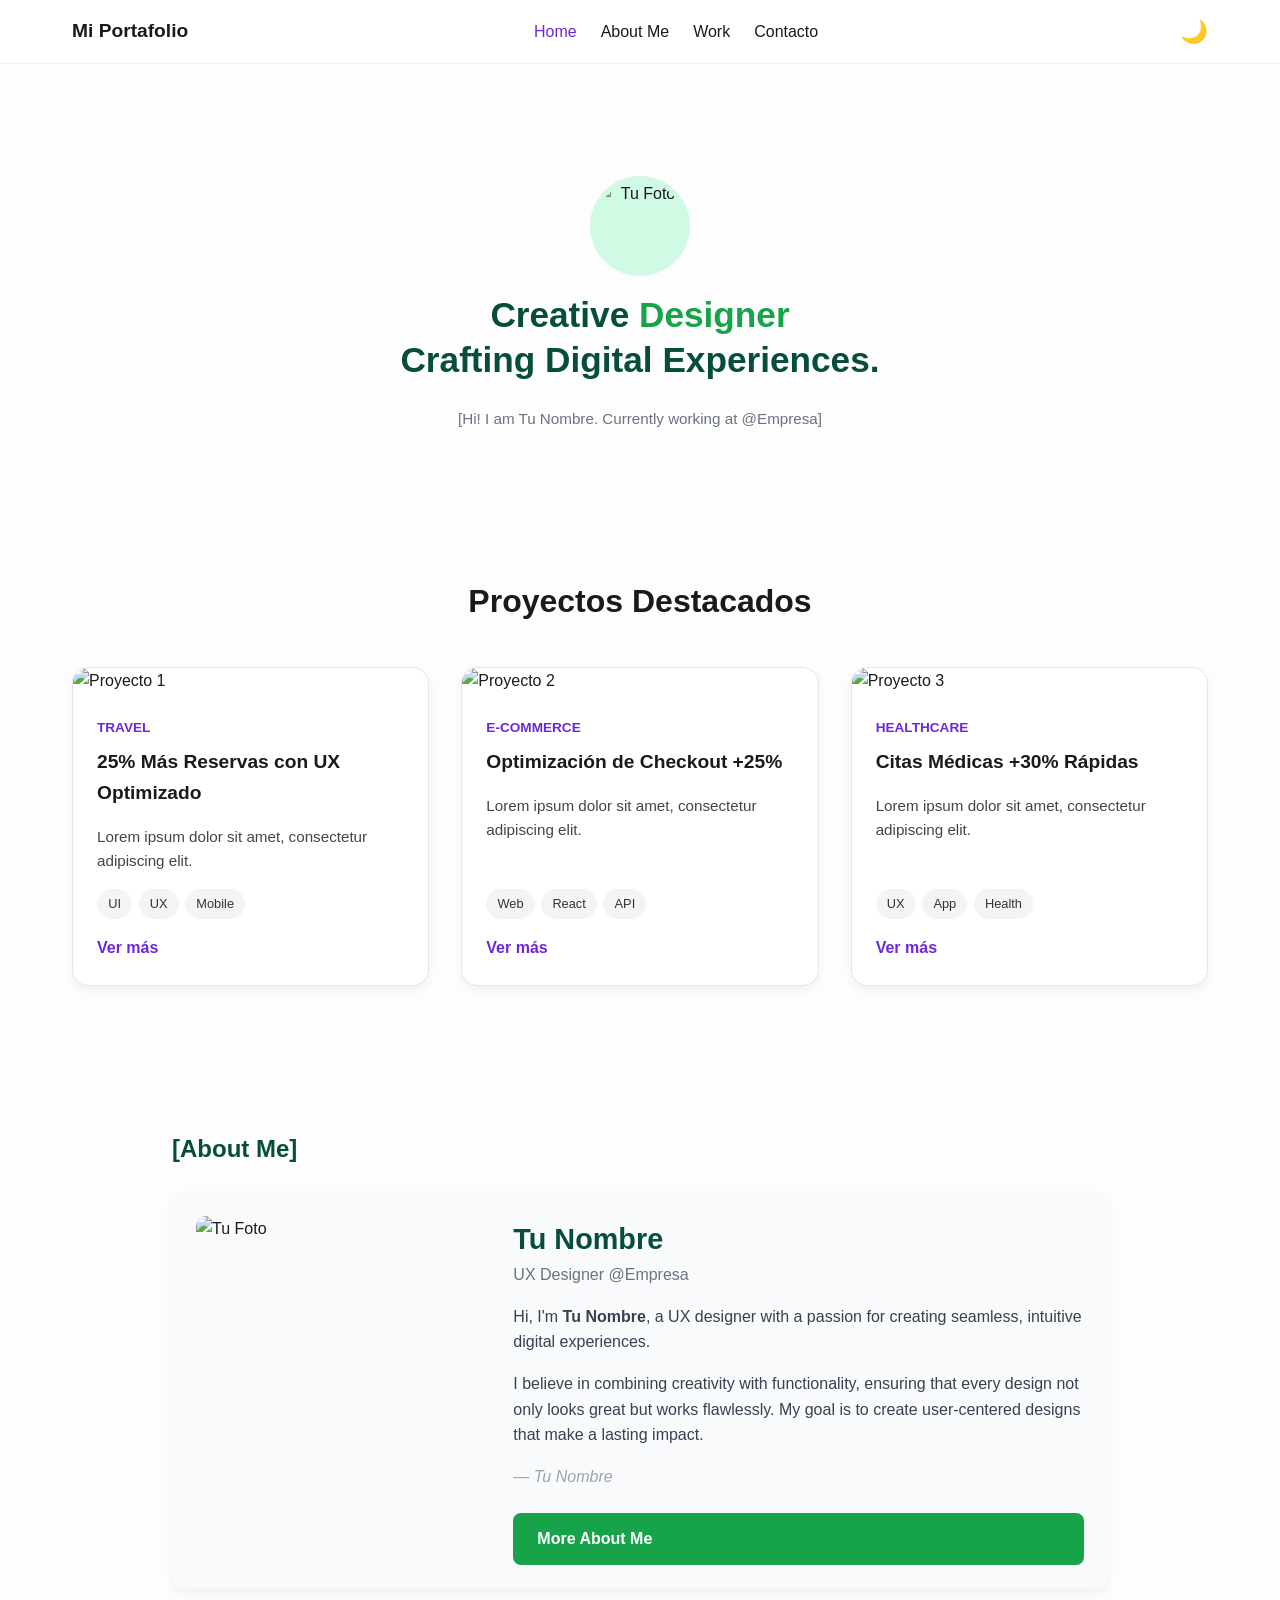
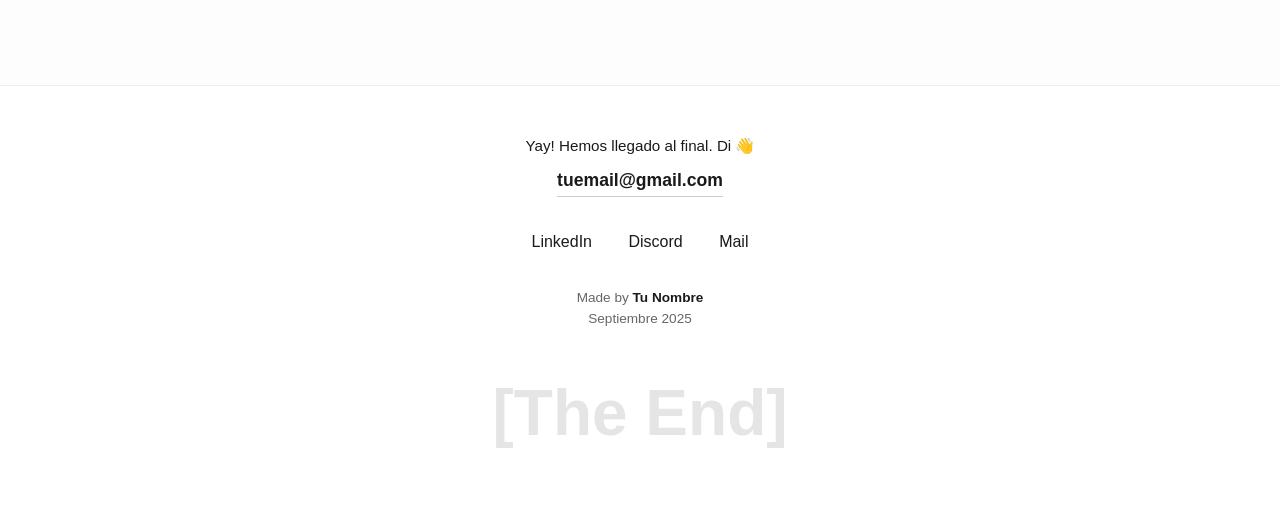
==== Portfolio/index.html @ 65c4e472 "inicio de portafolio" ====
<!DOCTYPE html>
<html lang="es">
<head>
  <meta charset="UTF-8">
  <meta name="viewport" content="width=device-width, initial-scale=1.0">
  <title>Portafolio - Home</title>
  <link rel="stylesheet" href="css/styles.css">
</head>
<body>
  <!-- Header -->
  <header>
    <nav class="navbar">
      <div class="logo">Mi Portafolio</div>

      <ul class="nav-links" id="navLinks">
        <li><a href="index.html" class="active">Home</a></li>
        <li><a href="about.html">About Me</a></li>
        <li><a href="work.html">Work</a></li>
        <li><a href="contact.html">Contacto</a></li>
      </ul>

      <!-- Menú sandwich -->
      <button class="menu-toggle" id="menuToggle">
        <span></span><span></span><span></span>
      </button>

      <!-- Botón Dark Mode -->
      <button class="dark-btn" id="darkBtn">🌙</button>
    </nav>
  </header>

 <!-- Hero -->
<section class="hero fade-in">
  <div class="hero-header">
    <div class="hero-avatar">
      <img src="https://via.placeholder.com/100" alt="Tu Foto">
    </div>
    <h1>
      <span class="line1">Creative <span class="highlight">Designer</span></span><br>
      <span class="line2">Crafting Digital Experiences.</span>
    </h1>
    <p class="subtitle">[Hi! I am Tu Nombre. Currently working at @Empresa]</p>
  </div>
</section>


  <!-- Proyectos destacados -->
  <section class="work">
    <h2>Proyectos Destacados</h2>
    <div class="projects-grid">
      <div class="project-card slide-left">
        <img src="https://via.placeholder.com/600x400" alt="Proyecto 1">
        <div class="project-content">
          <span class="project-category">Travel</span>
          <h3>25% Más Reservas con UX Optimizado</h3>
          <p>Lorem ipsum dolor sit amet, consectetur adipiscing elit.</p>
          <div class="tags">
            <span>UI</span><span>UX</span><span>Mobile</span>
          </div>
          <a href="work.html" class="card-btn">Ver más</a>
        </div>
      </div>
      <div class="project-card fade-in">
        <img src="https://via.placeholder.com/600x400" alt="Proyecto 2">
        <div class="project-content">
          <span class="project-category">E-Commerce</span>
          <h3>Optimización de Checkout +25%</h3>
          <p>Lorem ipsum dolor sit amet, consectetur adipiscing elit.</p>
          <div class="tags">
            <span>Web</span><span>React</span><span>API</span>
          </div>
          <a href="work.html" class="card-btn">Ver más</a>
        </div>
      </div>
      <div class="project-card slide-right">
        <img src="https://via.placeholder.com/600x400" alt="Proyecto 3">
        <div class="project-content">
          <span class="project-category">Healthcare</span>
          <h3>Citas Médicas +30% Rápidas</h3>
          <p>Lorem ipsum dolor sit amet, consectetur adipiscing elit.</p>
          <div class="tags">
            <span>UX</span><span>App</span><span>Health</span>
          </div>
          <a href="work.html" class="card-btn">Ver más</a>
        </div>
      </div>
    </div>
  </section>

  <!-- About Me -->
<section id="about" class="about-section fade-in">
  <h2>[About Me]</h2>
  <div class="about-card">
    <div class="about-image">
      <img src="https://via.placeholder.com/300x400" alt="Tu Foto">
      <div class="about-icons">
        <a href="#"><i class="fas fa-paint-brush"></i></a>
        <a href="#"><i class="fas fa-code"></i></a>
        <a href="#"><i class="fas fa-lightbulb"></i></a>
        <a href="#"><i class="fas fa-users"></i></a>
      </div>
    </div>
    <div class="about-content">
      <h3>Tu Nombre</h3>
      <p class="role">UX Designer @Empresa</p>
      <p>
        Hi, I'm <strong>Tu Nombre</strong>, a UX designer with a passion for creating 
        seamless, intuitive digital experiences.  
      </p>
      <p>
        I believe in combining creativity with functionality, ensuring that 
        every design not only looks great but works flawlessly.  
        My goal is to create user-centered designs that make a lasting impact.
      </p>
      <p class="signature">— Tu Nombre</p>
      <a href="about.html" class="btn-primary">More About Me</a>
    </div>
  </div>
</section>

  <!-- Footer -->
  <footer>
    <div class="footer-top">
      <p>Yay! Hemos llegado al final. Di 👋</p>
      <a href="mailto:tuemail@gmail.com" class="footer-email">tuemail@gmail.com</a>
    </div>
    <div class="footer-links">
      <a href="#">LinkedIn</a>
      <a href="#">Discord</a>
      <a href="#">Mail</a>
    </div>
    <div class="footer-meta">
      <p>Made by <a href="#">Tu Nombre</a></p>
      <p>Septiembre 2025</p>
    </div>
    <div class="footer-end">
      <h2>[The End]</h2>
    </div>
  </footer>

  <script src="js/script.js"></script>
</body>
</html>
---- Portfolio/css/styles.css ----
/* ========= RESET ========= */
* {
  margin: 0;
  padding: 0;
  box-sizing: border-box;
}
body {
  font-family: 'Inter', sans-serif;
  color: #1a1a1a;
  line-height: 1.6;
  background-color: #fdfdfd;
}

/* ========= NAVBAR ========= */
header {
  width: 100%;
  background: #ffffff;
  border-bottom: 1px solid #eee;
  position: sticky;
  top: 0;
  z-index: 100;
}
.navbar {
  max-width: 1200px;
  margin: auto;
  padding: 1rem 2rem;
  display: flex;
  justify-content: space-between;
  align-items: center;
}
.logo {
  font-weight: 700;
  font-size: 1.2rem;
}
.nav-links {
  display: flex;
  list-style: none;
  gap: 1.5rem;
}
.nav-links a {
  text-decoration: none;
  color: #1a1a1a;
  font-weight: 500;
  transition: color .3s ease;
}
.nav-links a:hover,
.nav-links a.active {
  color: #6d28d9;
}

/* ========= MENU SANDWICH ========= */
.menu-toggle {
  display: none;
  flex-direction: column;
  justify-content: space-between;
  width: 28px;
  height: 20px;
  background: none;
  border: none;
  cursor: pointer;
}
.menu-toggle span {
  display: block;
  height: 3px;
  width: 100%;
  background: #064e3b; /* verde oscuro */
  border-radius: 3px;
  transition: 0.3s ease;
}
/* animación al cambiar a X */
.menu-toggle.active span:nth-child(1) {
  transform: rotate(45deg) translateY(8px);
}
.menu-toggle.active span:nth-child(2) {
  opacity: 0;
}
.menu-toggle.active span:nth-child(3) {
  transform: rotate(-45deg) translateY(-8px);
}

/* responsive menú */
@media (max-width: 768px) {
  .menu-toggle {
    display: flex;
  }
  .nav-links {
    position: absolute;
    top: 70px;
    right: 20px;
    background: #fff;
    flex-direction: column;
    gap: 1rem;
    padding: 1rem 2rem;
    border: 1px solid #eee;
    border-radius: 12px;
    box-shadow: 0 4px 12px rgba(0,0,0,0.1);
    display: none;
  }
  .nav-links.show {
    display: flex;
  }
}

/* ========= HERO NUEVO ========= */
.hero {
  max-width: 800px;
  margin: 5rem auto;
  padding: 2rem;
  text-align: center;
}

.hero-header {
  display: flex;
  flex-direction: column;
  align-items: center;
  gap: 1rem;
}

.hero-avatar {
  width: 100px;
  height: 100px;
  background: #d1fae5; /* verde claro */
  border-radius: 50%;
  display: flex;
  align-items: center;
  justify-content: center;
  overflow: hidden;
}

.hero-avatar img {
  width: 90%;
  height: 90%;
  object-fit: cover;
  border-radius: 50%;
}

.hero h1 {
  font-size: 2.2rem;
  font-weight: 700;
  line-height: 1.3;
  color: #064e3b; /* verde oscuro */
}

.hero .line1 .highlight {
  color: #16a34a; /* verde brillante */
}

.hero .subtitle {
  font-size: 0.95rem;
  color: #6b7280; /* gris */
  margin-top: 0.5rem;
}

/* ========= ABOUT ME ========= */
.about-section {
  max-width: 1000px;
  margin: 4rem auto;
  padding: 2rem;
}

.about-section h2 {
  font-size: 1.5rem;
  margin-bottom: 1.5rem;
  color: #064e3b;
}

.about-card {
  display: flex;
  gap: 2rem;
  background: #f9fafb;
  border-radius: 12px;
  padding: 1.5rem;
  box-shadow: 0 4px 10px rgba(0, 0, 0, 0.05);
}

.about-image {
  flex: 1;
  position: relative;
}

.about-image img {
  width: 100%;
  border-radius: 10px;
  object-fit: cover;
}

.about-icons {
  display: flex;
  justify-content: center;
  gap: 1rem;
  margin-top: 0.8rem;
}

.about-icons a {
  font-size: 1.2rem;
  color: #16a34a;
  transition: color 0.3s ease;
}

.about-icons a:hover {
  color: #064e3b;
}

.about-content {
  flex: 2;
  display: flex;
  flex-direction: column;
  justify-content: center;
}

.about-content h3 {
  font-size: 1.8rem;
  font-weight: bold;
  color: #064e3b;
}

.about-content .role {
  font-size: 1rem;
  color: #6b7280;
  margin-bottom: 1rem;
}

.about-content p {
  margin-bottom: 1rem;
  color: #374151;
  line-height: 1.6;
}

.about-content .signature {
  font-style: italic;
  color: #9ca3af;
  margin-bottom: 1.5rem;
}

.btn-primary {
  display: inline-block;
  padding: 0.8rem 1.5rem;
  background: #16a34a;
  color: white;
  font-weight: 600;
  border-radius: 8px;
  text-decoration: none;
  transition: background 0.3s ease;
}

.btn-primary:hover {
  background: #064e3b;
}

/* === ABOUT PAGE === */
.about {
  padding: 60px 20px;
  max-width: 1100px;
  margin: 0 auto;
}

.about h2 {
  text-align: center;
  margin-bottom: 40px;
  font-size: 2rem;
  color: var(--text-color);
}

.about-box {
  display: flex;
  flex-wrap: wrap;
  gap: 30px;
  background: var(--bg-light, #fff);
  border-radius: 12px;
  box-shadow: 0 4px 20px rgba(0, 0, 0, 0.08);
  padding: 30px;
  align-items: center;
}

.about-text {
  flex: 1 1 50%;
  color: var(--text-color);
}

.about-text h4 {
  font-size: 1rem;
  color: var(--accent-color, #888);
  margin-bottom: 15px;
}

.about-text p {
  margin-bottom: 15px;
  line-height: 1.6;
}

.about-text blockquote {
  margin-top: 25px;
  padding-left: 20px;
  border-left: 4px solid var(--primary-color, #555);
  font-style: italic;
  color: #555;
}

.about-text .quote {
  display: block;
  font-weight: 600;
  font-size: 1.1rem;
  margin-bottom: 5px;
}

.about-text .author {
  font-size: 0.9rem;
  color: #777;
}

.about-photo {
  flex: 1 1 40%;
  text-align: center;
}

.about-photo img {
  max-width: 100%;
  border-radius: 12px;
  object-fit: cover;
  box-shadow: 0 4px 12px rgba(0, 0, 0, 0.1);
}

/* Responsive */
@media (max-width: 768px) {
  .about-box {
    flex-direction: column;
    text-align: center;
  }
  .about-text {
    flex: 1 1 100%;
  }
  .about-photo {
    flex: 1 1 100%;
  }
}

/* === WHAT CAN I DO === */
.skills {
  padding: 60px 20px;
  max-width: 1100px;
  margin: 0 auto;
}

.skills h2 {
  text-align: center;
  margin-bottom: 30px;
  font-size: 2rem;
}

.skills-container {
  display: flex;
  flex-direction: column;
  gap: 15px;
}

.skill-card {
  padding: 20px;
  border-radius: 10px;
  font-size: 1rem;
}

.skill-card h3 {
  margin-bottom: 5px;
  font-weight: 700;
}

.skill-card.light {
  background: #e8e8e3;
  color: #333;
}

.skill-card.dark {
  background: #0f3d24;
  color: #fff;
}

.skill-card.accent {
  background: #dfffa3;
  color: #333;
}

/* === EXPERIENCE === */
.experience {
  padding: 60px 20px;
  max-width: 1100px;
  margin: 0 auto;
}

.experience h2 {
  text-align: center;
  margin-bottom: 30px;
  font-size: 2rem;
}

.experience-container {
  display: flex;
  flex-direction: column;
  gap: 20px;
}

.job-card {
  background: #fff;
  border-radius: 12px;
  padding: 20px;
  box-shadow: 0 3px 12px rgba(0, 0, 0, 0.08);
  border: 1px solid #eee;
}

.job-card.highlight {
  background: #eaffc6;
}

.job-header {
  display: flex;
  flex-direction: column;
  margin-bottom: 10px;
}

.job-header h3 {
  font-weight: 700;
  margin-bottom: 2px;
}

.role {
  font-size: 0.9rem;
  color: #666;
}

.job-meta {
  display: flex;
  gap: 10px;
  margin-bottom: 15px;
  flex-wrap: wrap;
}

.tag {
  background: #f3f3f3;
  border-radius: 20px;
  padding: 5px 12px;
  font-size: 0.85rem;
  color: #555;
}

.job-card.highlight .tag {
  background: #d7f8a5;
}

.job-details {
  margin-top: 10px;
  padding-left: 20px;
  color: #444;
}

.job-details li {
  margin-bottom: 8px;
}

/* Responsive */
@media (max-width: 768px) {
  .skills-container {
    gap: 10px;
  }

  .job-card {
    padding: 15px;
  }
}

/* ========= BOTONES ========= */
.btn {
  background: #6d28d9;
  color: #fff;
  padding: .8rem 1.5rem;
  border-radius: 8px;
  text-decoration: none;
  font-weight: 500;
  transition: background .3s ease, transform .2s ease;
}
.btn:hover {
  background: #5b21b6;
  transform: translateY(-3px);
}


/* ========= WORK ========= */
.work {
  max-width: 1200px;
  margin: 5rem auto;
  padding: 2rem;
}
.work h2 {
  text-align: center;
  font-size: 2rem;
  margin-bottom: 2.5rem;
}

.projects-grid {
  display: grid;
  grid-template-columns: repeat(auto-fit, minmax(340px, 1fr));
  gap: 2rem;
}

.project-card {
  background: #fff;
  border: 1px solid #e5e7eb;
  border-radius: 16px;
  overflow: hidden;
  box-shadow: 0 4px 10px rgba(0,0,0,0.05);
  transition: transform 0.3s ease, box-shadow 0.3s ease;
  display: flex;
  flex-direction: column;
}
.project-card:hover {
  transform: translateY(-6px);
  box-shadow: 0 8px 20px rgba(0,0,0,0.1);
}
.project-card img {
  width: 100%;
  height: auto;
  object-fit: cover;
}
.project-content {
  padding: 1.5rem;
  flex: 1;
  display: flex;
  flex-direction: column;
}
.project-category {
  font-size: 0.85rem;
  font-weight: 600;
  color: #6d28d9;
  text-transform: uppercase;
}
.project-content h3 {
  font-size: 1.2rem;
  margin: 0.5rem 0 1rem;
}
.project-content p {
  font-size: 0.95rem;
  color: #444;
  margin-bottom: 1rem;
}
.tags {
  margin-top: auto;
  margin-bottom: 1rem;
}
.tags span {
  display: inline-block;
  background: #f3f4f6;
  color: #333;
  padding: 0.3rem 0.7rem;
  border-radius: 20px;
  font-size: 0.8rem;
  margin-right: 0.4rem;
}
.card-btn {
  text-decoration: none;
  color: #6d28d9;
  font-weight: 600;
  align-self: flex-start;
  transition: color 0.3s ease;
}
.card-btn:hover {
  color: #5b21b6;
}

/* ========= CONTACT ========= */
.contact {
  text-align: center;
  padding: 4rem 2rem;
  background: #f3f4f6;
}
.contact h2 {
  margin-bottom: 1rem;
}
.contact p {
  margin-bottom: 2rem;
}

/* ========= FOOTER ========= */
footer {
  padding: 3rem 2rem;
  background: #fff;
  color: #1a1a1a;
  text-align: center;
  border-top: 1px solid #eee;
}
.footer-top p {
  font-size: 0.95rem;
  margin-bottom: 0.5rem;
}
.footer-email {
  display: inline-block;
  font-weight: bold;
  font-size: 1.1rem;
  color: #1a1a1a;
  text-decoration: none;
  border-bottom: 1px solid #ccc;
  padding-bottom: 2px;
  transition: color 0.3s ease, border-color 0.3s ease;
}
.footer-email:hover {
  color: #6d28d9;
  border-color: #6d28d9;
}
.footer-links {
  margin: 2rem 0;
}
.footer-links a {
  margin: 0 1rem;
  color: #1a1a1a;
  text-decoration: none;
  font-weight: 500;
  transition: color 0.3s ease;
}
.footer-links a:hover {
  color: #6d28d9;
}
.footer-meta {
  font-size: 0.85rem;
  color: #666;
  margin-bottom: 2rem;
}
.footer-meta a {
  color: #1a1a1a;
  font-weight: 600;
  text-decoration: none;
}
.footer-meta a:hover {
  color: #6d28d9;
}
.footer-end h2 {
  font-size: 4rem;
  font-weight: 800;
  color: #e5e5e5;
}

/* ========= ANIMACIONES SCROLL ========= */
.fade-in {
  opacity: 0;
  transform: translateY(30px);
  transition: all 0.8s ease;
}
.fade-in.show {
  opacity: 1;
  transform: translateY(0);
}
.slide-left {
  opacity: 0;
  transform: translateX(-50px);
  transition: all 0.8s ease;
}
.slide-left.show {
  opacity: 1;
  transform: translateX(0);
}
.slide-right {
  opacity: 0;
  transform: translateX(50px);
  transition: all 0.8s ease;
}
.slide-right.show {
  opacity: 1;
  transform: translateX(0);
}

/* ========= DARK MODE ========= */
.dark-btn {
  background: none;
  border: none;
  font-size: 1.4rem;
  cursor: pointer;
  margin-left: 1rem;
  transition: transform .3s ease;
}
.dark-btn:hover {
  transform: rotate(20deg) scale(1.2);
}
body.dark {
  background-color: #1a1a1a;
  color: #f3f4f6;
}
body.dark header {
  background: #111;
  border-bottom: 1px solid #333;
}
body.dark .nav-links a {
  color: #f3f4f6;
}
body.dark .nav-links a:hover,
body.dark .nav-links a.active {
  color: #a78bfa;
}
body.dark .hero,
body.dark .about,
body.dark .work,
body.dark .contact {
  background: #1a1a1a;
}
body.dark .project-card {
  background: #111;
  border: 1px solid #333;
}
body.dark .btn {
  background: #9333ea;
}
body.dark .btn:hover {
  background: #7e22ce;
}
body.dark footer {
  background: #000;
  color: #f3f4f6;
}
body.dark .footer-links a {
  color: #f3f4f6;
}
body.dark .footer-links a:hover {
  color: #a78bfa;
}
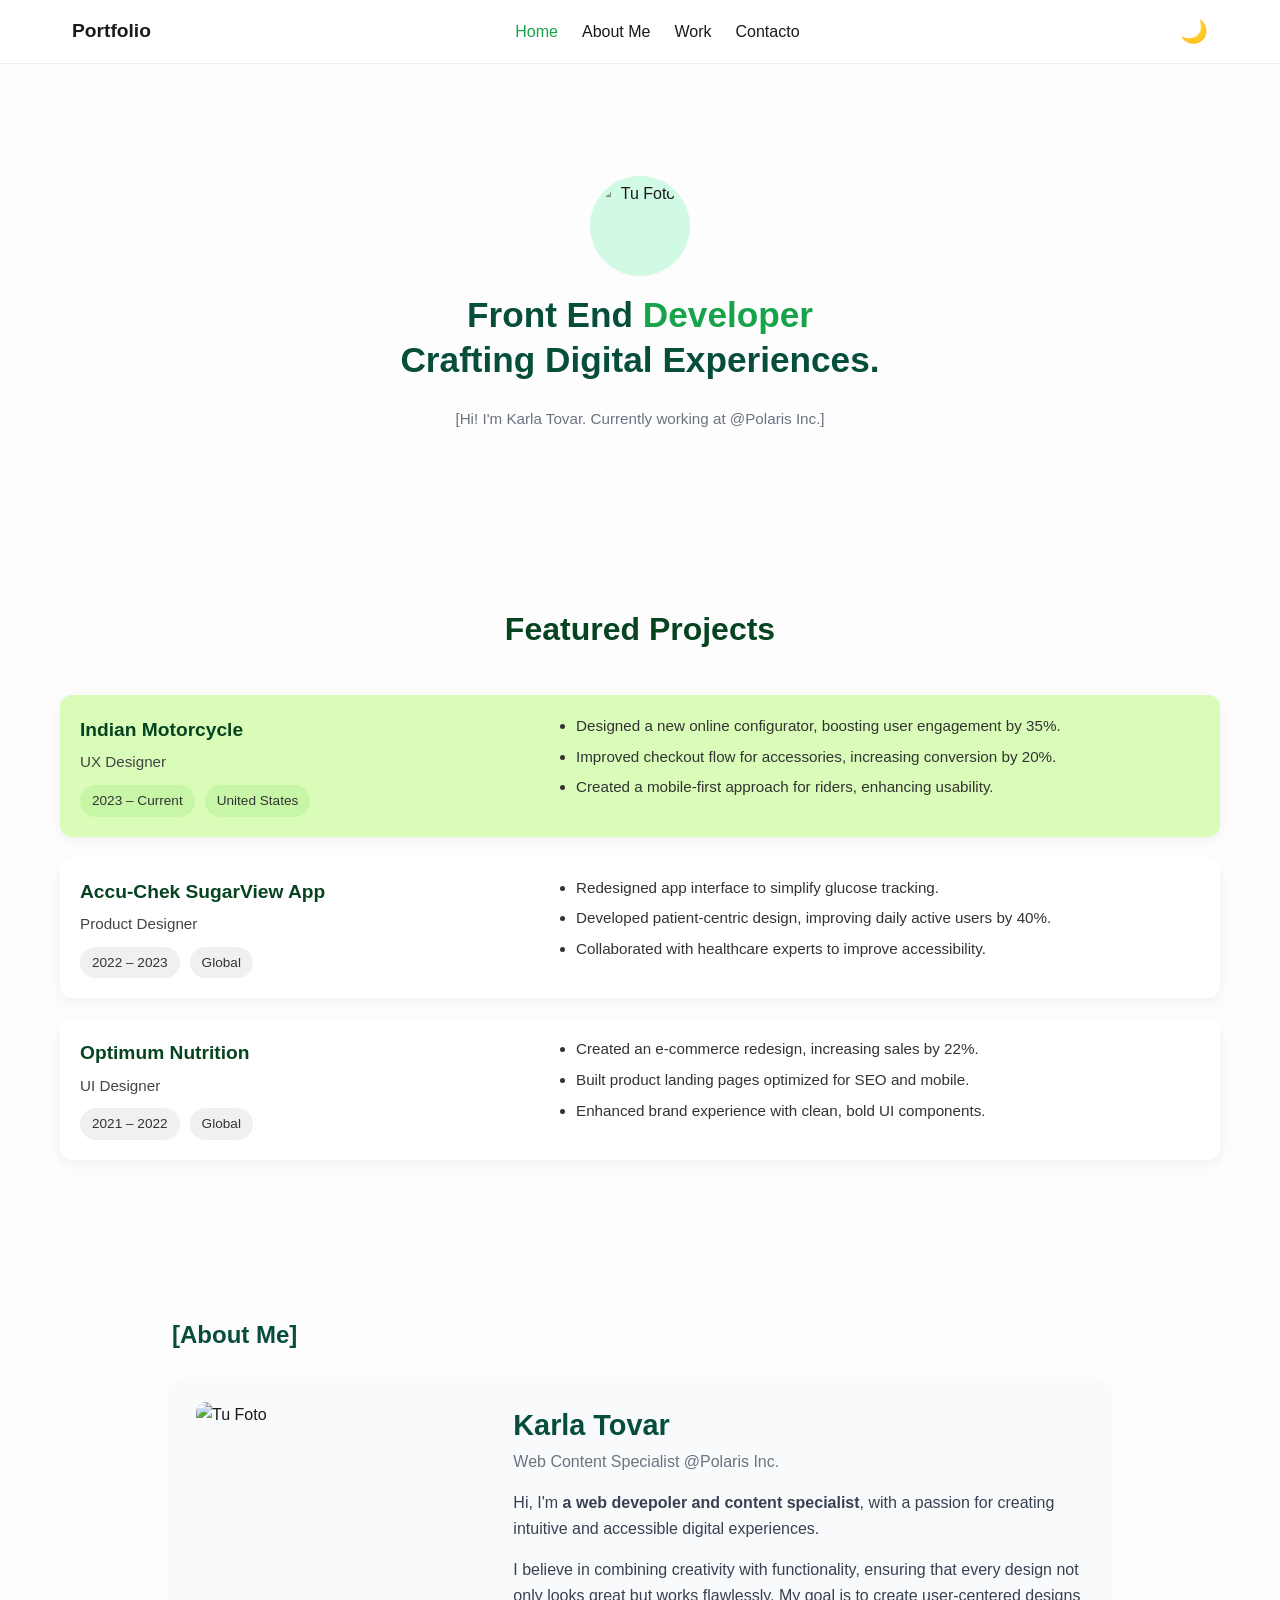
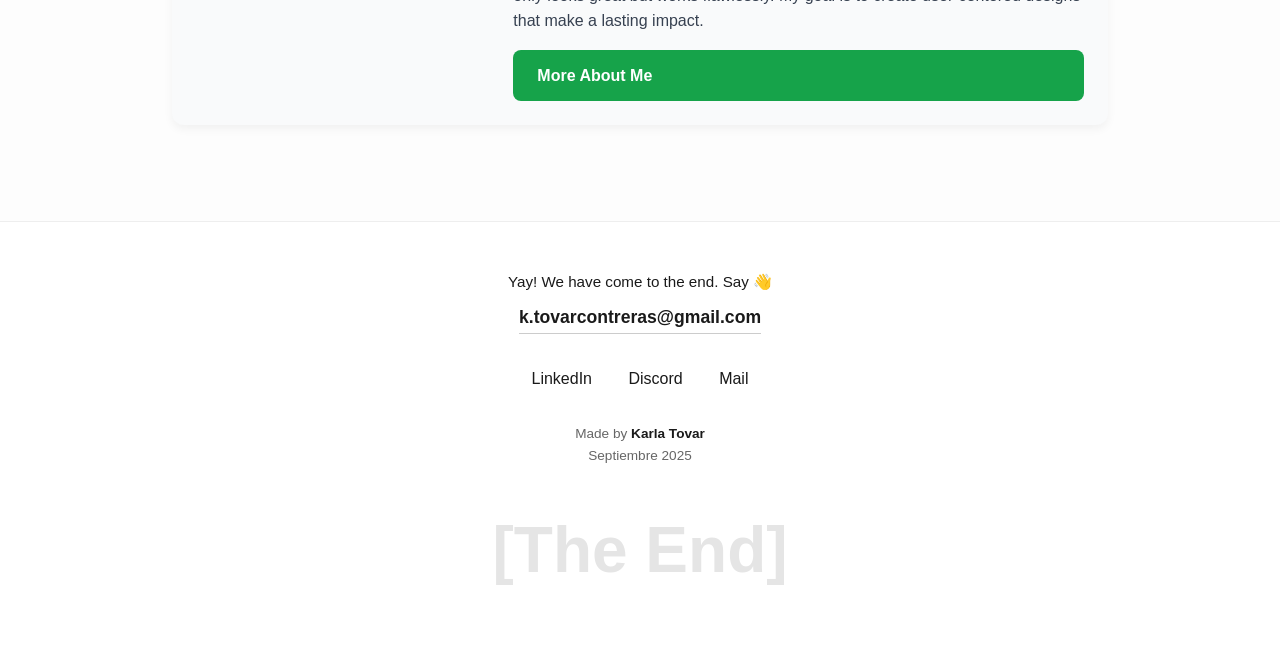
==== commit 1bc3447b: "portafolio terminado" ====
--- a/Portfolio/index.html
+++ b/Portfolio/index.html
@@ -10,7 +10,7 @@
   <!-- Header -->
   <header>
     <nav class="navbar">
-      <div class="logo">Mi Portafolio</div>
+      <div class="logo">Portfolio</div>
 
       <ul class="nav-links" id="navLinks">
         <li><a href="index.html" class="active">Home</a></li>
@@ -33,66 +33,90 @@
 <section class="hero fade-in">
   <div class="hero-header">
     <div class="hero-avatar">
-      <img src="https://via.placeholder.com/100" alt="Tu Foto">
+      <img src="https://st.depositphotos.com/15741256/61142/i/1600/depositphotos_611429774-stock-photo-portrait-beautiful-businesswoman-positive-successful.jpg" alt="Tu Foto">
     </div>
     <h1>
-      <span class="line1">Creative <span class="highlight">Designer</span></span><br>
+      <span class="line1">Front End<span class="highlight"> Developer</span></span><br>
       <span class="line2">Crafting Digital Experiences.</span>
     </h1>
-    <p class="subtitle">[Hi! I am Tu Nombre. Currently working at @Empresa]</p>
+    <p class="subtitle">[Hi! I'm Karla Tovar. Currently working at @Polaris Inc.]</p>
   </div>
 </section>
 
 
-  <!-- Proyectos destacados -->
-  <section class="work">
-    <h2>Proyectos Destacados</h2>
-    <div class="projects-grid">
-      <div class="project-card slide-left">
-        <img src="https://via.placeholder.com/600x400" alt="Proyecto 1">
-        <div class="project-content">
-          <span class="project-category">Travel</span>
-          <h3>25% Más Reservas con UX Optimizado</h3>
-          <p>Lorem ipsum dolor sit amet, consectetur adipiscing elit.</p>
-          <div class="tags">
-            <span>UI</span><span>UX</span><span>Mobile</span>
-          </div>
-          <a href="work.html" class="card-btn">Ver más</a>
+  <!-- Featured Projects -->
+<section class="work">
+  <h2>Featured Projects</h2>
+  <div class="experience-list">
+
+    <!-- Project 1 -->
+    <div class="experience-card highlight">
+      <div class="experience-info">
+        <h3>Indian Motorcycle</h3>
+        <p class="role">UX Designer</p>
+        <div class="meta">
+          <span class="date">2023 – Current</span>
+          <span class="location">United States</span>
         </div>
       </div>
-      <div class="project-card fade-in">
-        <img src="https://via.placeholder.com/600x400" alt="Proyecto 2">
-        <div class="project-content">
-          <span class="project-category">E-Commerce</span>
-          <h3>Optimización de Checkout +25%</h3>
-          <p>Lorem ipsum dolor sit amet, consectetur adipiscing elit.</p>
-          <div class="tags">
-            <span>Web</span><span>React</span><span>API</span>
-          </div>
-          <a href="work.html" class="card-btn">Ver más</a>
+      <div class="experience-details">
+        <ul>
+          <li>Designed a new online configurator, boosting user engagement by 35%.</li>
+          <li>Improved checkout flow for accessories, increasing conversion by 20%.</li>
+          <li>Created a mobile-first approach for riders, enhancing usability.</li>
+        </ul>
+      </div>
+    </div>
+
+    <!-- Project 2 -->
+    <div class="experience-card">
+      <div class="experience-info">
+        <h3>Accu-Chek SugarView App</h3>
+        <p class="role">Product Designer</p>
+        <div class="meta">
+          <span class="date">2022 – 2023</span>
+          <span class="location">Global</span>
         </div>
       </div>
-      <div class="project-card slide-right">
-        <img src="https://via.placeholder.com/600x400" alt="Proyecto 3">
-        <div class="project-content">
-          <span class="project-category">Healthcare</span>
-          <h3>Citas Médicas +30% Rápidas</h3>
-          <p>Lorem ipsum dolor sit amet, consectetur adipiscing elit.</p>
-          <div class="tags">
-            <span>UX</span><span>App</span><span>Health</span>
-          </div>
-          <a href="work.html" class="card-btn">Ver más</a>
+      <div class="experience-details">
+        <ul>
+          <li>Redesigned app interface to simplify glucose tracking.</li>
+          <li>Developed patient-centric design, improving daily active users by 40%.</li>
+          <li>Collaborated with healthcare experts to improve accessibility.</li>
+        </ul>
+      </div>
+    </div>
+
+    <!-- Project 3 -->
+    <div class="experience-card">
+      <div class="experience-info">
+        <h3>Optimum Nutrition</h3>
+        <p class="role">UI Designer</p>
+        <div class="meta">
+          <span class="date">2021 – 2022</span>
+          <span class="location">Global</span>
         </div>
       </div>
+      <div class="experience-details">
+        <ul>
+          <li>Created an e-commerce redesign, increasing sales by 22%.</li>
+          <li>Built product landing pages optimized for SEO and mobile.</li>
+          <li>Enhanced brand experience with clean, bold UI components.</li>
+        </ul>
+      </div>
     </div>
-  </section>
+
+  </div>
+</section>
+
+
 
   <!-- About Me -->
 <section id="about" class="about-section fade-in">
   <h2>[About Me]</h2>
   <div class="about-card">
     <div class="about-image">
-      <img src="https://via.placeholder.com/300x400" alt="Tu Foto">
+      <img src="https://st.depositphotos.com/15741256/61146/i/1600/depositphotos_611463954-stock-photo-portrait-beautiful-positive-friendly-hispanic.jpg" alt="Tu Foto">
       <div class="about-icons">
         <a href="#"><i class="fas fa-paint-brush"></i></a>
         <a href="#"><i class="fas fa-code"></i></a>
@@ -101,18 +125,17 @@
       </div>
     </div>
     <div class="about-content">
-      <h3>Tu Nombre</h3>
-      <p class="role">UX Designer @Empresa</p>
+      <h3>Karla Tovar</h3>
+      <p class="role">Web Content Specialist @Polaris Inc.</p>
       <p>
-        Hi, I'm <strong>Tu Nombre</strong>, a UX designer with a passion for creating 
-        seamless, intuitive digital experiences.  
+        Hi, I'm <strong>a web devepoler and content specialist</strong>, with a passion for
+        creating intuitive and accessible digital experiences.
       </p>
       <p>
         I believe in combining creativity with functionality, ensuring that 
         every design not only looks great but works flawlessly.  
         My goal is to create user-centered designs that make a lasting impact.
       </p>
-      <p class="signature">— Tu Nombre</p>
       <a href="about.html" class="btn-primary">More About Me</a>
     </div>
   </div>
@@ -121,8 +144,8 @@
   <!-- Footer -->
   <footer>
     <div class="footer-top">
-      <p>Yay! Hemos llegado al final. Di 👋</p>
-      <a href="mailto:tuemail@gmail.com" class="footer-email">tuemail@gmail.com</a>
+      <p>Yay! We have come to the end. Say 👋</p>
+      <a href="mailto:tuemail@gmail.com" class="footer-email">k.tovarcontreras@gmail.com</a>
     </div>
     <div class="footer-links">
       <a href="#">LinkedIn</a>
@@ -130,7 +153,7 @@
       <a href="#">Mail</a>
     </div>
     <div class="footer-meta">
-      <p>Made by <a href="#">Tu Nombre</a></p>
+      <p>Made by <a href="#">Karla Tovar</a></p>
       <p>Septiembre 2025</p>
     </div>
     <div class="footer-end">
--- a/Portfolio/css/styles.css
+++ b/Portfolio/css/styles.css
@@ -45,7 +45,7 @@
 }
 .nav-links a:hover,
 .nav-links a.active {
-  color: #6d28d9;
+  color: #16a34a;
 }
 
 /* ========= MENU SANDWICH ========= */
@@ -193,7 +193,7 @@
 
 .about-icons a {
   font-size: 1.2rem;
-  color: #16a34a;
+  color: #16a34a;;
   transition: color 0.3s ease;
 }
 
@@ -334,6 +334,188 @@
   }
 }
 
+/* Featured Projects (styled like Experience in about.html) */
+.experience-list {
+  display: flex;
+  flex-direction: column;
+  gap: 20px;
+}
+
+.experience-card {
+  background: #fff;
+  border-radius: 12px;
+  padding: 20px;
+  box-shadow: 0 4px 12px rgba(0,0,0,0.05);
+  display: flex;
+  justify-content: space-between;
+  align-items: flex-start;
+  flex-wrap: wrap;
+}
+
+.experience-card.highlight {
+  background: #d9fcb8; /* green highlight */
+}
+
+.experience-info {
+  flex: 1 1 40%;
+}
+
+.experience-info h3 {
+  font-size: 1.2rem;
+  font-weight: 700;
+  margin-bottom: 5px;
+  color: #064420;
+}
+
+.experience-info .role {
+  font-size: 0.95rem;
+  color: #444;
+  margin-bottom: 10px;
+}
+
+.meta {
+  display: flex;
+  gap: 10px;
+  flex-wrap: wrap;
+}
+
+.meta span {
+  background: #f0f0f0;
+  padding: 5px 12px;
+  border-radius: 20px;
+  font-size: 0.85rem;
+  color: #333;
+}
+
+.experience-card.highlight .meta span {
+  background: #c7f7a6;
+}
+
+.experience-details {
+  flex: 1 1 55%;
+}
+
+.experience-details ul {
+  margin: 0;
+  padding-left: 20px;
+}
+
+.experience-details li {
+  margin-bottom: 8px;
+  font-size: 0.95rem;
+  color: #333;
+  line-height: 1.5;
+}
+
+
+/* === EDUCATION === */
+.education {
+  padding: 60px 20px;
+  max-width: 1100px;
+  margin: 0 auto;
+}
+
+.education h2 {
+  text-align: center;
+  margin-bottom: 30px;
+  font-size: 2rem;
+}
+
+.education-container {
+  display: flex;
+  flex-direction: column;
+  gap: 15px;
+}
+
+.edu-card {
+  background: #fff;
+  border: 1px solid #eee;
+  border-radius: 12px;
+  padding: 20px;
+  box-shadow: 0 3px 12px rgba(0, 0, 0, 0.05);
+}
+
+.edu-role {
+  display: block;
+  font-size: 0.85rem;
+  color: #888;
+  margin-bottom: 5px;
+}
+
+.edu-card h3 {
+  font-size: 1.1rem;
+  margin-bottom: 3px;
+  font-weight: 600;
+}
+
+.edu-card p {
+  font-size: 0.95rem;
+  color: #555;
+}
+
+/* Responsive */
+@media (max-width: 768px) {
+  .edu-card {
+    padding: 15px;
+  }
+}
+
+/* === SOFTWARE === */
+.software {
+  padding: 60px 20px;
+  max-width: 1100px;
+  margin: 0 auto;
+}
+
+.software h2 {
+  text-align: center;
+  margin-bottom: 30px;
+  font-size: 2rem;
+}
+
+.software-container {
+  display: flex;
+  flex-wrap: wrap;
+  justify-content: center;
+  gap: 20px;
+}
+
+.software-card {
+  background: #f4f4f4;
+  border: 1px solid #ddd;
+  border-radius: 12px;
+  width: 180px;
+  padding: 20px;
+  text-align: center;
+  transition: transform 0.2s ease-in-out, box-shadow 0.2s;
+}
+
+.software-card:hover {
+  transform: translateY(-5px);
+  box-shadow: 0 6px 16px rgba(0, 0, 0, 0.1);
+}
+
+.software-icon {
+  width: 60px;
+  height: 60px;
+  margin: 0 auto 10px;
+  display: flex;
+  align-items: center;
+  justify-content: center;
+}
+
+.software-icon img {
+  width: 50px;
+  height: 50px;
+  object-fit: contain;
+}
+
+.software-card h3 {
+  font-size: 1rem;
+  color: #333;
+}
+
+
 /* === WHAT CAN I DO === */
 .skills {
   padding: 60px 20px;
@@ -481,101 +663,310 @@
   transform: translateY(-3px);
 }
 
-
-/* ========= WORK ========= */
+/* === CONTACT === */
+.contact {
+  padding: 80px 20px;
+  background: #f8f9f8;
+  display: flex;
+  justify-content: center;
+  align-items: center;
+}
+
+.contact-box {
+  background: #fff;
+  border: 1px solid #ddd;
+  border-radius: 16px;
+  max-width: 800px;
+  width: 100%;
+  padding: 40px;
+  text-align: center;
+  box-shadow: 0 6px 18px rgba(0,0,0,0.05);
+}
+
+.contact-title {
+  display: inline-block;
+  background: #e9f6ec;
+  color: #14532d;
+  font-size: 0.85rem;
+  font-weight: bold;
+  border-radius: 20px;
+  padding: 6px 14px;
+  margin-bottom: 20px;
+}
+
+.contact-subtitle {
+  font-size: 1.8rem;
+  font-weight: 700;
+  margin-bottom: 40px;
+  color: #111;
+}
+
+.contact-form {
+  display: flex;
+  flex-wrap: wrap;
+  gap: 20px;
+  justify-content: space-between;
+}
+
+.form-group {
+  flex: 1 1 45%;
+  display: flex;
+  flex-direction: column;
+  text-align: left;
+}
+
+.form-group.full-width {
+  flex: 1 1 100%;
+}
+
+.form-group label {
+  font-size: 0.85rem;
+  color: #555;
+  margin-bottom: 6px;
+}
+
+.form-group input,
+.form-group textarea {
+  border: none;
+  border-bottom: 2px solid #ccc;
+  padding: 10px;
+  font-size: 1rem;
+  transition: border-color 0.2s ease;
+  background: transparent;
+}
+
+.form-group input:focus,
+.form-group textarea:focus {
+  outline: none;
+  border-color: #16a34a; /* Verde acento */
+}
+
+.form-group textarea {
+  resize: none;
+  height: 120px;
+}
+
+.form-submit {
+  flex: 1 1 100%;
+  display: flex;
+  justify-content: center;
+  margin-top: 30px;
+}
+
+.form-submit button {
+  background: #16a34a; /* Verde principal */
+  color: #fff;
+  font-weight: bold;
+  padding: 12px 28px;
+  border: none;
+  border-radius: 8px;
+  cursor: pointer;
+  transition: background 0.2s ease;
+}
+
+.form-submit button:hover {
+  background: #15803d; /* Verde más oscuro al hover */
+}
+
+/* === PROYECTOS MEJORADOS === */
+.projects-section {
+  padding: 60px 20px;
+  max-width: 1200px;
+  margin: 0 auto;
+}
+
+.projects-section h2 {
+  text-align: center;
+  margin-bottom: 40px;
+  font-size: 2rem;
+  color: var(--heading-color, #064420);
+}
+
+.projects-list {
+  display: flex;
+  flex-direction: column;
+  gap: 40px;
+}
+
+.project-card.enhanced {
+  display: flex;
+  background: #fff;
+  border: 1px solid #eee;
+  border-radius: 16px;
+  overflow: hidden;
+  box-shadow: 0 6px 18px rgba(0,0,0,0.05);
+  transition: transform 0.3s, box-shadow 0.3s;
+}
+
+.project-card.enhanced:hover {
+  transform: translateY(-5px);
+  box-shadow: 0 10px 22px rgba(0,0,0,0.08);
+}
+
+.project-card.enhanced .project-image {
+  flex: 1 1 40%;
+  overflow: hidden;
+}
+
+.project-card.enhanced .project-image img {
+  width: 100%;
+  height: 100%;
+  object-fit: cover;
+  transition: transform 0.3s ease;
+}
+
+.project-card.enhanced:hover .project-image img {
+  transform: scale(1.05);
+}
+
+.project-card.enhanced .project-content {
+  flex: 1 1 60%;
+  padding: 30px;
+  display: flex;
+  flex-direction: column;
+  justify-content: center;
+}
+
+.project-card.enhanced .project-content .project-category {
+  font-size: 0.9rem;
+  color: var(--accent-color, #16a34a);
+  margin-bottom: 10px;
+  text-transform: uppercase;
+}
+
+.project-card.enhanced .project-content h3 {
+  font-size: 1.5rem;
+  margin-bottom: 15px;
+  color: var(--heading-color, #064420);
+}
+
+.project-card.enhanced .project-content p {
+  flex: 1;
+  color: #444;
+  line-height: 1.6;
+  margin-bottom: 25px;
+}
+
+.project-card.enhanced .project-content a.btn {
+  align-self: start;
+  background: var(--accent-color, #16a34a);
+  color: #fff;
+  padding: 10px 20px;
+  border-radius: 8px;
+  text-decoration: none;
+  font-weight: 600;
+  transition: background 0.3s ease;
+}
+
+.project-card.enhanced .project-content a.btn:hover {
+  background: #12802b; /* versión más oscura del verde acento */
+}
+
+/* Responsive */
+@media (max-width: 900px) {
+  .project-card.enhanced {
+    flex-direction: column;
+  }
+  .project-card.enhanced .project-image,
+  .project-card.enhanced .project-content {
+    flex: 1 1 100%;
+  }
+}
+
+/* Featured Projects Section */
 .work {
+  padding: 60px 20px;
   max-width: 1200px;
-  margin: 5rem auto;
-  padding: 2rem;
-}
+  margin: 0 auto;
+}
+
 .work h2 {
   text-align: center;
   font-size: 2rem;
-  margin-bottom: 2.5rem;
+  margin-bottom: 40px;
+  color: var(--heading-color, #064420);
 }
 
 .projects-grid {
   display: grid;
-  grid-template-columns: repeat(auto-fit, minmax(340px, 1fr));
-  gap: 2rem;
+  grid-template-columns: repeat(auto-fit, minmax(320px, 1fr));
+  gap: 30px;
 }
 
 .project-card {
   background: #fff;
-  border: 1px solid #e5e7eb;
   border-radius: 16px;
   overflow: hidden;
-  box-shadow: 0 4px 10px rgba(0,0,0,0.05);
-  transition: transform 0.3s ease, box-shadow 0.3s ease;
+  box-shadow: 0 6px 18px rgba(0,0,0,0.06);
+  transition: transform 0.3s, box-shadow 0.3s;
   display: flex;
   flex-direction: column;
 }
+
 .project-card:hover {
-  transform: translateY(-6px);
-  box-shadow: 0 8px 20px rgba(0,0,0,0.1);
-}
+  transform: translateY(-5px);
+  box-shadow: 0 10px 22px rgba(0,0,0,0.08);
+}
+
 .project-card img {
   width: 100%;
-  height: auto;
+  height: 220px;
   object-fit: cover;
 }
+
 .project-content {
-  padding: 1.5rem;
-  flex: 1;
-  display: flex;
-  flex-direction: column;
-}
+  padding: 20px;
+}
+
 .project-category {
-  font-size: 0.85rem;
+  font-size: 0.9rem;
   font-weight: 600;
-  color: #6d28d9;
+  color: var(--accent-color, #16a34a);
+  margin-bottom: 10px;
   text-transform: uppercase;
 }
+
 .project-content h3 {
-  font-size: 1.2rem;
-  margin: 0.5rem 0 1rem;
-}
+  font-size: 1.3rem;
+  margin-bottom: 10px;
+  color: var(--heading-color, #064420);
+}
+
 .project-content p {
-  font-size: 0.95rem;
   color: #444;
-  margin-bottom: 1rem;
-}
+  line-height: 1.6;
+  margin-bottom: 15px;
+}
+
 .tags {
-  margin-top: auto;
-  margin-bottom: 1rem;
-}
+  margin-bottom: 15px;
+}
+
 .tags span {
   display: inline-block;
-  background: #f3f4f6;
-  color: #333;
-  padding: 0.3rem 0.7rem;
-  border-radius: 20px;
+  background: #f1f5f3;
+  color: #064420;
   font-size: 0.8rem;
-  margin-right: 0.4rem;
-}
+  padding: 5px 10px;
+  border-radius: 6px;
+  margin-right: 6px;
+}
+
 .card-btn {
+  background: var(--accent-color, #16a34a);
+  color: #fff;
+  padding: 10px 18px;
+  border-radius: 8px;
   text-decoration: none;
-  color: #6d28d9;
   font-weight: 600;
-  align-self: flex-start;
-  transition: color 0.3s ease;
-}
+  transition: background 0.3s ease;
+}
+
 .card-btn:hover {
-  color: #5b21b6;
-}
-
-/* ========= CONTACT ========= */
-.contact {
-  text-align: center;
-  padding: 4rem 2rem;
-  background: #f3f4f6;
-}
-.contact h2 {
-  margin-bottom: 1rem;
-}
-.contact p {
-  margin-bottom: 2rem;
-}
+  background: #12802b;
+}
+
+
 
 /* ========= FOOTER ========= */
 footer {
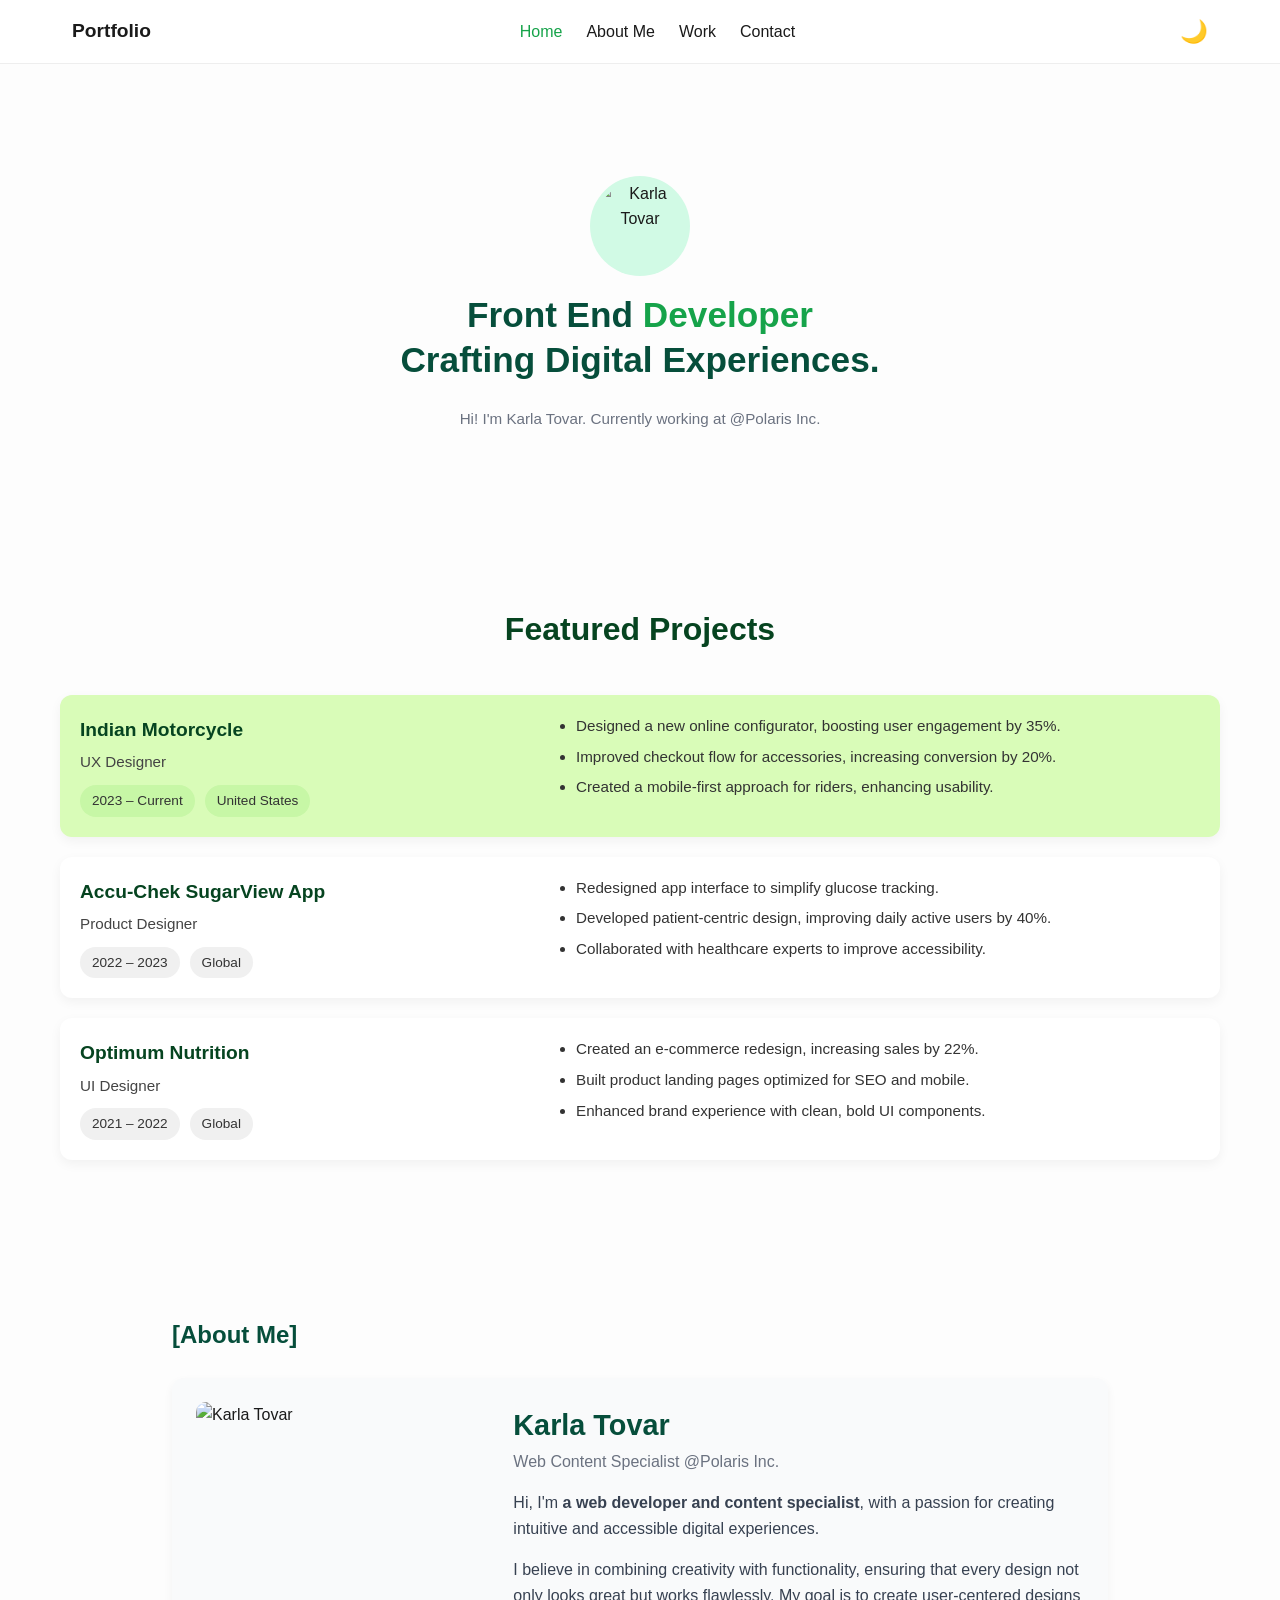
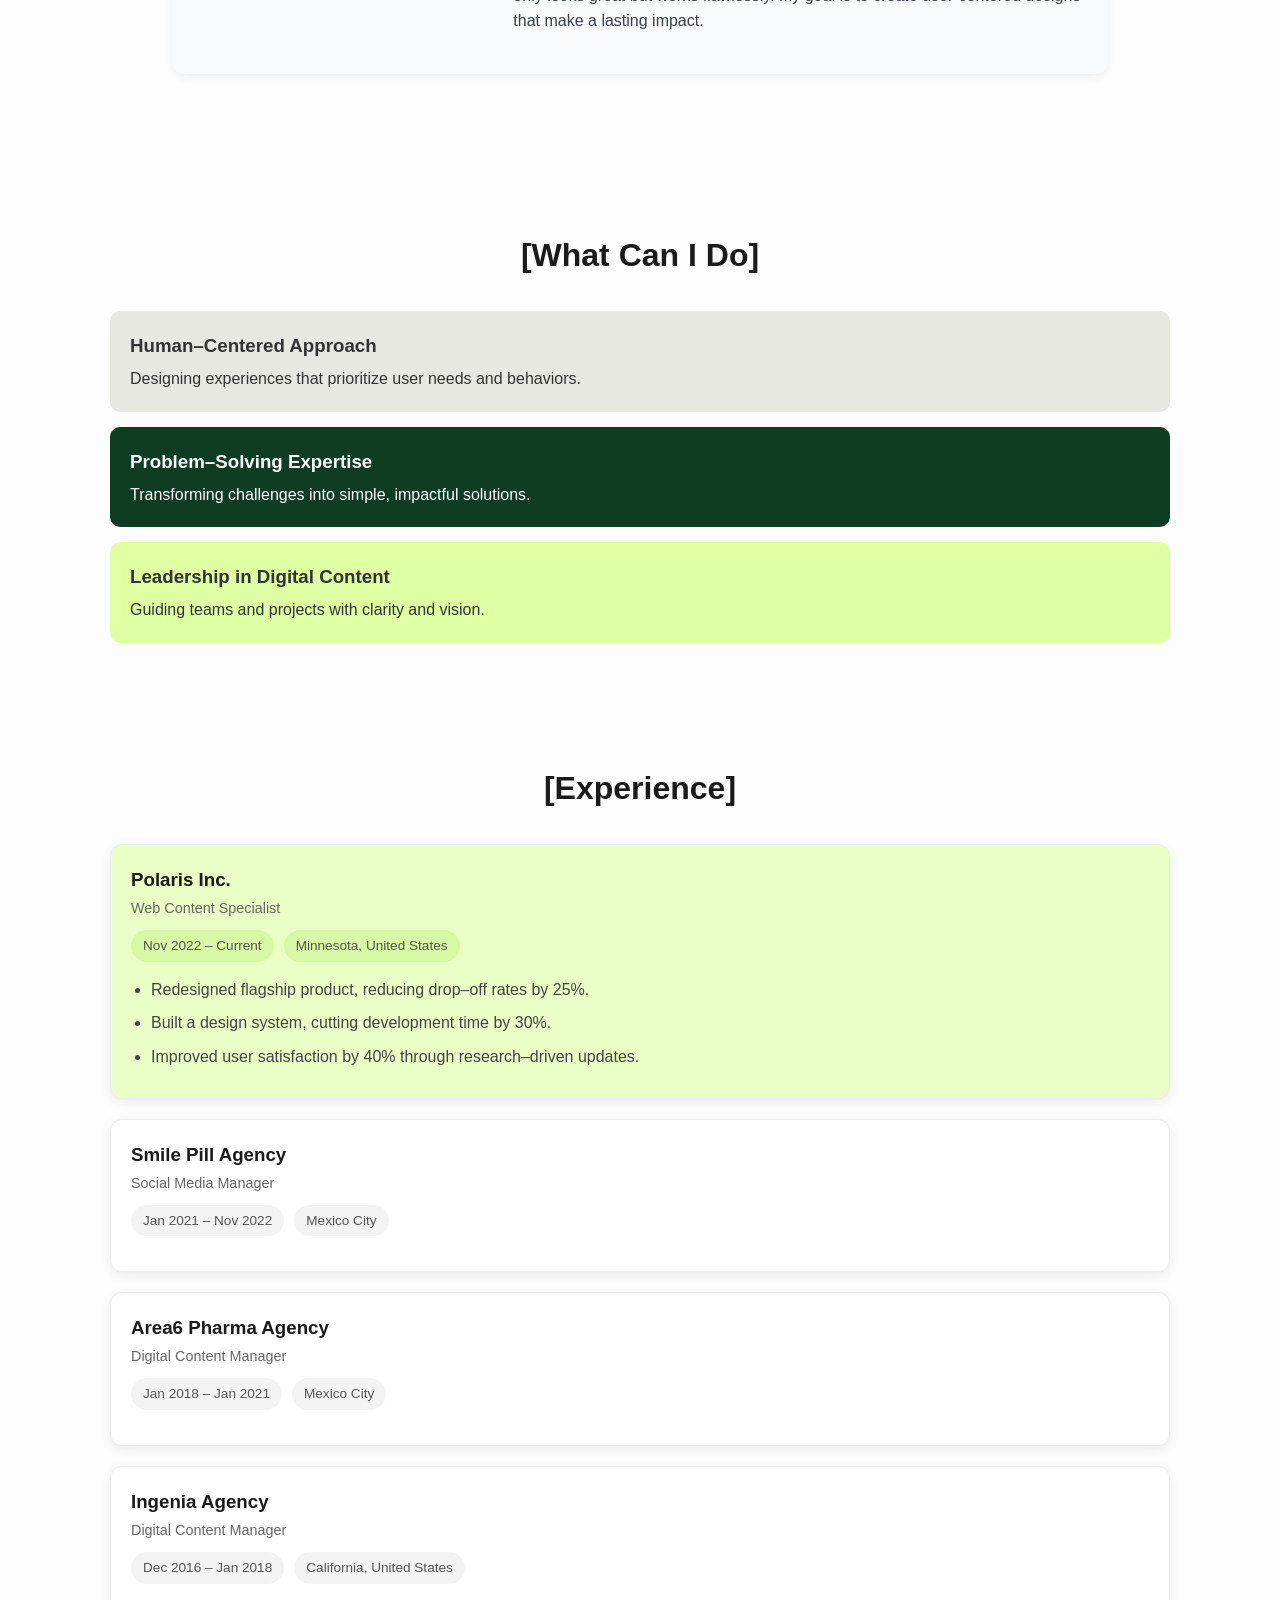
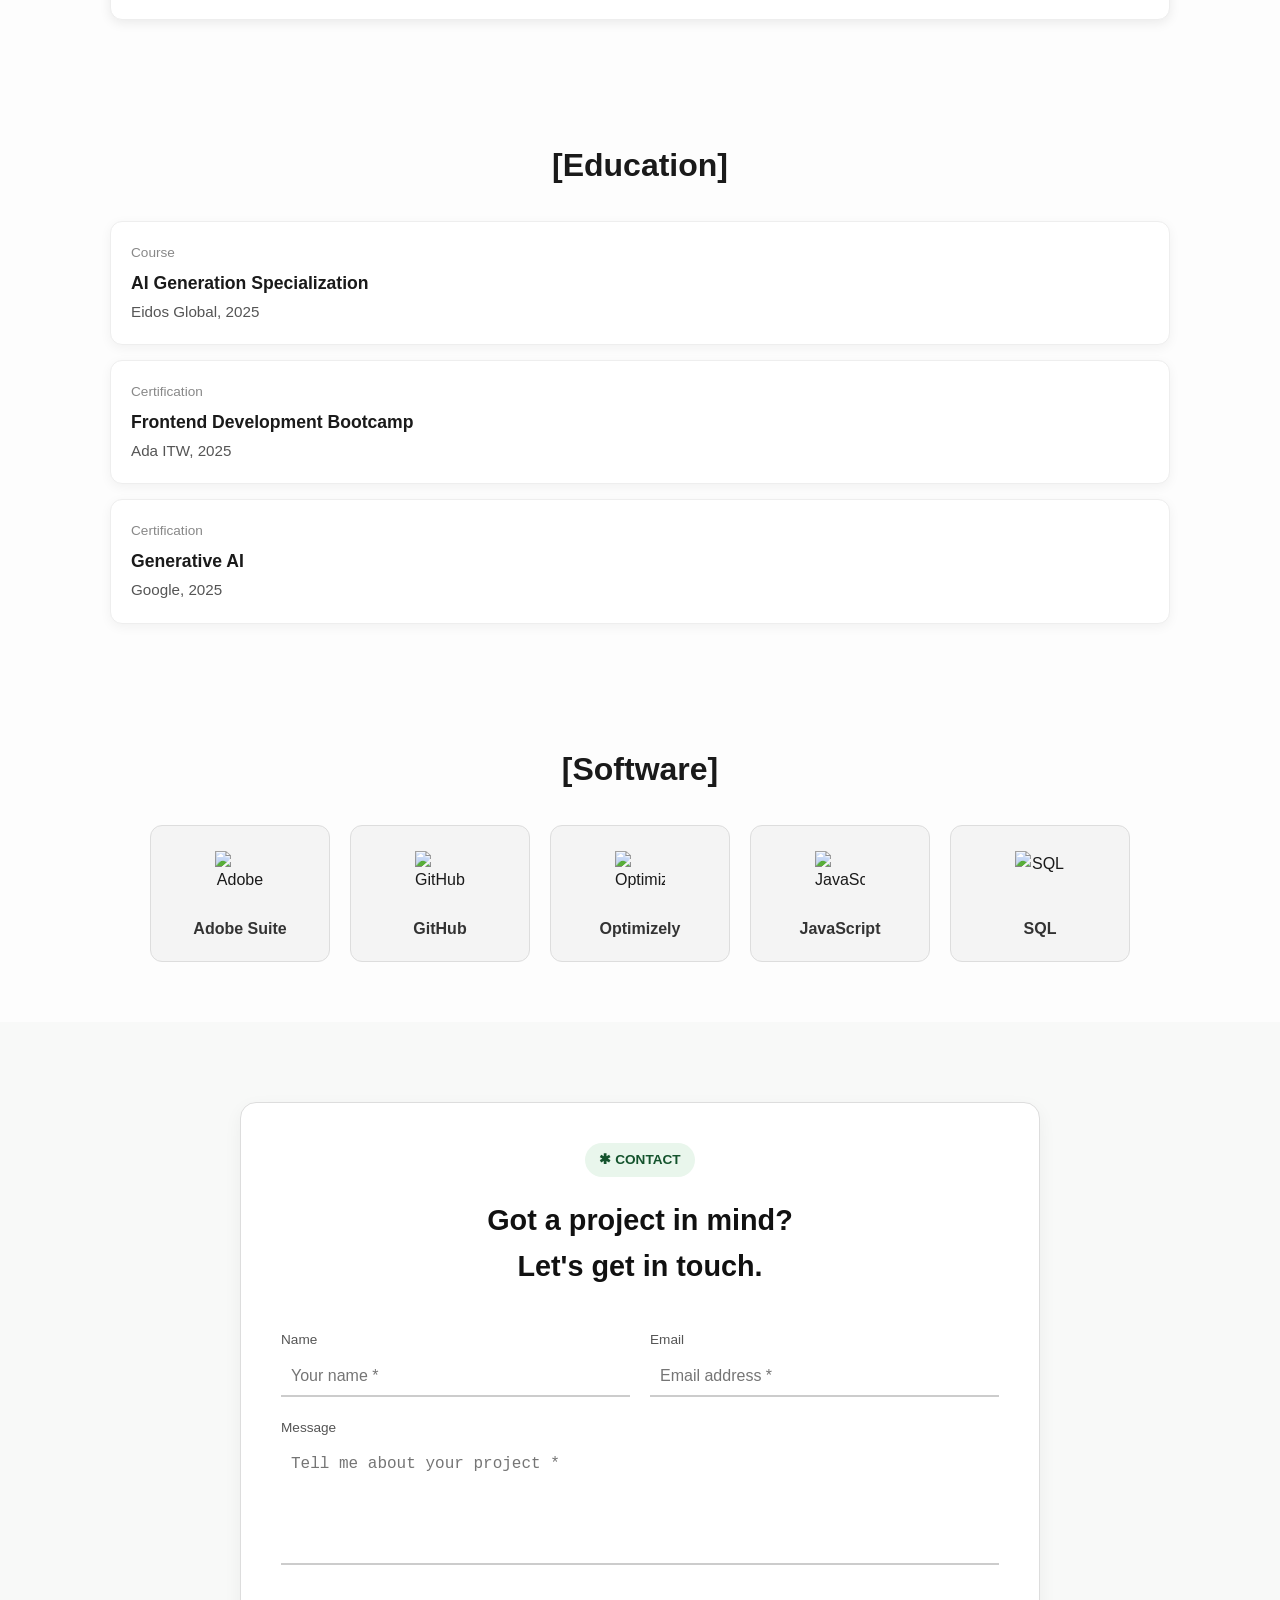
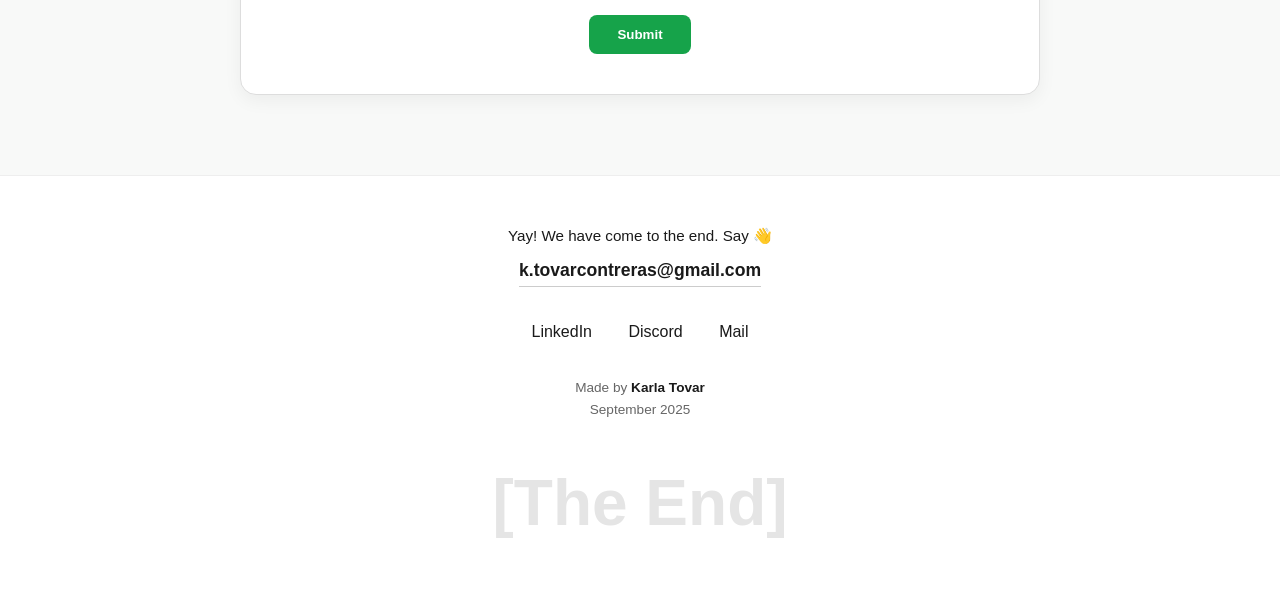
==== commit 39d6bf13: "correccion index" ====
--- a/Portfolio/index.html
+++ b/Portfolio/index.html
@@ -1,9 +1,9 @@
 <!DOCTYPE html>
-<html lang="es">
+<html lang="en">
 <head>
   <meta charset="UTF-8">
   <meta name="viewport" content="width=device-width, initial-scale=1.0">
-  <title>Portafolio - Home</title>
+  <title>Karla Tovar - Portfolio</title>
   <link rel="stylesheet" href="css/styles.css">
 </head>
 <body>
@@ -11,141 +11,292 @@
   <header>
     <nav class="navbar">
       <div class="logo">Portfolio</div>
-
       <ul class="nav-links" id="navLinks">
-        <li><a href="index.html" class="active">Home</a></li>
-        <li><a href="about.html">About Me</a></li>
-        <li><a href="work.html">Work</a></li>
-        <li><a href="contact.html">Contacto</a></li>
+        <li><a href="#hero" class="active">Home</a></li>
+        <li><a href="#about">About Me</a></li>
+        <li><a href="#projects">Work</a></li>
+        <li><a href="#contact">Contact</a></li>
       </ul>
-
-      <!-- Menú sandwich -->
+      <!-- Mobile Menu -->
       <button class="menu-toggle" id="menuToggle">
         <span></span><span></span><span></span>
       </button>
-
-      <!-- Botón Dark Mode -->
+      <!-- Dark Mode -->
       <button class="dark-btn" id="darkBtn">🌙</button>
     </nav>
   </header>
 
- <!-- Hero -->
-<section class="hero fade-in">
-  <div class="hero-header">
-    <div class="hero-avatar">
-      <img src="https://st.depositphotos.com/15741256/61142/i/1600/depositphotos_611429774-stock-photo-portrait-beautiful-businesswoman-positive-successful.jpg" alt="Tu Foto">
-    </div>
-    <h1>
-      <span class="line1">Front End<span class="highlight"> Developer</span></span><br>
-      <span class="line2">Crafting Digital Experiences.</span>
-    </h1>
-    <p class="subtitle">[Hi! I'm Karla Tovar. Currently working at @Polaris Inc.]</p>
-  </div>
-</section>
-
+  <!-- Hero -->
+  <section id="hero" class="hero fade-in">
+    <div class="hero-header">
+      <div class="hero-avatar">
+        <img src="https://st.depositphotos.com/15741256/61142/i/1600/depositphotos_611429774-stock-photo-portrait-beautiful-businesswoman-positive-successful.jpg" alt="Karla Tovar">
+      </div>
+      <h1>
+        <span class="line1">Front End<span class="highlight"> Developer</span></span><br>
+        <span class="line2">Crafting Digital Experiences.</span>
+      </h1>
+      <p class="subtitle">Hi! I'm Karla Tovar. Currently working at @Polaris Inc.</p>
+    </div>
+  </section>
 
   <!-- Featured Projects -->
-<section class="work">
-  <h2>Featured Projects</h2>
-  <div class="experience-list">
-
-    <!-- Project 1 -->
-    <div class="experience-card highlight">
-      <div class="experience-info">
-        <h3>Indian Motorcycle</h3>
-        <p class="role">UX Designer</p>
-        <div class="meta">
-          <span class="date">2023 – Current</span>
-          <span class="location">United States</span>
-        </div>
-      </div>
-      <div class="experience-details">
-        <ul>
-          <li>Designed a new online configurator, boosting user engagement by 35%.</li>
-          <li>Improved checkout flow for accessories, increasing conversion by 20%.</li>
-          <li>Created a mobile-first approach for riders, enhancing usability.</li>
+  <section id="projects" class="work">
+    <h2>Featured Projects</h2>
+    <div class="experience-list">
+
+      <!-- Project 1 -->
+      <div class="experience-card highlight">
+        <div class="experience-info">
+          <h3>Indian Motorcycle</h3>
+          <p class="role">UX Designer</p>
+          <div class="meta">
+            <span class="date">2023 – Current</span>
+            <span class="location">United States</span>
+          </div>
+        </div>
+        <div class="experience-details">
+          <ul>
+            <li>Designed a new online configurator, boosting user engagement by 35%.</li>
+            <li>Improved checkout flow for accessories, increasing conversion by 20%.</li>
+            <li>Created a mobile-first approach for riders, enhancing usability.</li>
+          </ul>
+        </div>
+      </div>
+
+      <!-- Project 2 -->
+      <div class="experience-card">
+        <div class="experience-info">
+          <h3>Accu-Chek SugarView App</h3>
+          <p class="role">Product Designer</p>
+          <div class="meta">
+            <span class="date">2022 – 2023</span>
+            <span class="location">Global</span>
+          </div>
+        </div>
+        <div class="experience-details">
+          <ul>
+            <li>Redesigned app interface to simplify glucose tracking.</li>
+            <li>Developed patient-centric design, improving daily active users by 40%.</li>
+            <li>Collaborated with healthcare experts to improve accessibility.</li>
+          </ul>
+        </div>
+      </div>
+
+      <!-- Project 3 -->
+      <div class="experience-card">
+        <div class="experience-info">
+          <h3>Optimum Nutrition</h3>
+          <p class="role">UI Designer</p>
+          <div class="meta">
+            <span class="date">2021 – 2022</span>
+            <span class="location">Global</span>
+          </div>
+        </div>
+        <div class="experience-details">
+          <ul>
+            <li>Created an e-commerce redesign, increasing sales by 22%.</li>
+            <li>Built product landing pages optimized for SEO and mobile.</li>
+            <li>Enhanced brand experience with clean, bold UI components.</li>
+          </ul>
+        </div>
+      </div>
+
+    </div>
+  </section>
+
+  <!-- About Me -->
+  <section id="about" class="about-section fade-in">
+    <h2>[About Me]</h2>
+    <div class="about-card">
+      <div class="about-image">
+        <img src="https://st.depositphotos.com/15741256/61146/i/1600/depositphotos_611463954-stock-photo-portrait-beautiful-positive-friendly-hispanic.jpg" alt="Karla Tovar">
+        <div class="about-icons">
+          <a href="#"><i class="fas fa-paint-brush"></i></a>
+          <a href="#"><i class="fas fa-code"></i></a>
+          <a href="#"><i class="fas fa-lightbulb"></i></a>
+          <a href="#"><i class="fas fa-users"></i></a>
+        </div>
+      </div>
+      <div class="about-content">
+        <h3>Karla Tovar</h3>
+        <p class="role">Web Content Specialist @Polaris Inc.</p>
+        <p>
+          Hi, I'm <strong>a web developer and content specialist</strong>, with a passion for
+          creating intuitive and accessible digital experiences.
+        </p>
+        <p>
+          I believe in combining creativity with functionality, ensuring that 
+          every design not only looks great but works flawlessly.  
+          My goal is to create user-centered designs that make a lasting impact.
+        </p>
+      </div>
+    </div>
+  </section>
+
+  <!-- Skills -->
+  <section class="skills fade-in">
+    <h2>[What Can I Do]</h2>
+    <div class="skills-container">
+      <div class="skill-card light">
+        <h3>Human–Centered Approach</h3>
+        <p>Designing experiences that prioritize user needs and behaviors.</p>
+      </div>
+      <div class="skill-card dark">
+        <h3>Problem–Solving Expertise</h3>
+        <p>Transforming challenges into simple, impactful solutions.</p>
+      </div>
+      <div class="skill-card accent">
+        <h3>Leadership in Digital Content</h3>
+        <p>Guiding teams and projects with clarity and vision.</p>
+      </div>
+    </div>
+  </section>
+
+  <!-- Experience -->
+  <section class="experience fade-in">
+    <h2>[Experience]</h2>
+    <div class="experience-container">
+      <div class="job-card highlight">
+        <div class="job-header">
+          <h3>Polaris Inc.</h3>
+          <span class="role">Web Content Specialist</span>
+        </div>
+        <div class="job-meta">
+          <span class="tag">Nov 2022 – Current</span>
+          <span class="tag">Minnesota, United States</span>
+        </div>
+        <ul class="job-details">
+          <li>Redesigned flagship product, reducing drop–off rates by 25%.</li>
+          <li>Built a design system, cutting development time by 30%.</li>
+          <li>Improved user satisfaction by 40% through research–driven updates.</li>
         </ul>
       </div>
-    </div>
-
-    <!-- Project 2 -->
-    <div class="experience-card">
-      <div class="experience-info">
-        <h3>Accu-Chek SugarView App</h3>
-        <p class="role">Product Designer</p>
-        <div class="meta">
-          <span class="date">2022 – 2023</span>
-          <span class="location">Global</span>
-        </div>
-      </div>
-      <div class="experience-details">
-        <ul>
-          <li>Redesigned app interface to simplify glucose tracking.</li>
-          <li>Developed patient-centric design, improving daily active users by 40%.</li>
-          <li>Collaborated with healthcare experts to improve accessibility.</li>
-        </ul>
-      </div>
-    </div>
-
-    <!-- Project 3 -->
-    <div class="experience-card">
-      <div class="experience-info">
-        <h3>Optimum Nutrition</h3>
-        <p class="role">UI Designer</p>
-        <div class="meta">
-          <span class="date">2021 – 2022</span>
-          <span class="location">Global</span>
-        </div>
-      </div>
-      <div class="experience-details">
-        <ul>
-          <li>Created an e-commerce redesign, increasing sales by 22%.</li>
-          <li>Built product landing pages optimized for SEO and mobile.</li>
-          <li>Enhanced brand experience with clean, bold UI components.</li>
-        </ul>
-      </div>
-    </div>
-
-  </div>
-</section>
-
-
-
-  <!-- About Me -->
-<section id="about" class="about-section fade-in">
-  <h2>[About Me]</h2>
-  <div class="about-card">
-    <div class="about-image">
-      <img src="https://st.depositphotos.com/15741256/61146/i/1600/depositphotos_611463954-stock-photo-portrait-beautiful-positive-friendly-hispanic.jpg" alt="Tu Foto">
-      <div class="about-icons">
-        <a href="#"><i class="fas fa-paint-brush"></i></a>
-        <a href="#"><i class="fas fa-code"></i></a>
-        <a href="#"><i class="fas fa-lightbulb"></i></a>
-        <a href="#"><i class="fas fa-users"></i></a>
-      </div>
-    </div>
-    <div class="about-content">
-      <h3>Karla Tovar</h3>
-      <p class="role">Web Content Specialist @Polaris Inc.</p>
-      <p>
-        Hi, I'm <strong>a web devepoler and content specialist</strong>, with a passion for
-        creating intuitive and accessible digital experiences.
-      </p>
-      <p>
-        I believe in combining creativity with functionality, ensuring that 
-        every design not only looks great but works flawlessly.  
-        My goal is to create user-centered designs that make a lasting impact.
-      </p>
-      <a href="about.html" class="btn-primary">More About Me</a>
-    </div>
-  </div>
-</section>
+
+      <div class="job-card">
+        <div class="job-header">
+          <h3>Smile Pill Agency</h3>
+          <span class="role">Social Media Manager</span>
+        </div>
+        <div class="job-meta">
+          <span class="tag">Jan 2021 – Nov 2022</span>
+          <span class="tag">Mexico City</span>
+        </div>
+      </div>
+
+      <div class="job-card">
+        <div class="job-header">
+          <h3>Area6 Pharma Agency</h3>
+          <span class="role">Digital Content Manager</span>
+        </div>
+        <div class="job-meta">
+          <span class="tag">Jan 2018 – Jan 2021</span>
+          <span class="tag">Mexico City</span>
+        </div>
+      </div>
+
+      <div class="job-card">
+        <div class="job-header">
+          <h3>Ingenia Agency</h3>
+          <span class="role">Digital Content Manager</span>
+        </div>
+        <div class="job-meta">
+          <span class="tag">Dec 2016 – Jan 2018</span>
+          <span class="tag">California, United States</span>
+        </div>
+      </div>
+    </div>
+  </section>
+
+  <!-- Education -->
+  <section class="education fade-in">
+    <h2>[Education]</h2>
+    <div class="education-container">
+      <div class="edu-card">
+        <span class="edu-role">Course</span>
+        <h3>AI Generation Specialization</h3>
+        <p>Eidos Global, 2025</p>
+      </div>
+      <div class="edu-card">
+        <span class="edu-role">Certification</span>
+        <h3>Frontend Development Bootcamp</h3>
+        <p>Ada ITW, 2025</p>
+      </div>
+      <div class="edu-card">
+        <span class="edu-role">Certification</span>
+        <h3>Generative AI</h3>
+        <p>Google, 2025</p>
+      </div>
+    </div>
+  </section>
+
+  <!-- Software -->
+  <section class="software fade-in">
+    <h2>[Software]</h2>
+    <div class="software-container">
+      <div class="software-card">
+        <div class="software-icon">
+          <img src="https://cdn-icons-png.flaticon.com/512/5968/5968520.png" alt="Adobe">
+        </div>
+        <h3>Adobe Suite</h3>
+      </div>
+      <div class="software-card">
+        <div class="software-icon">
+          <img src="https://cdn-icons-png.flaticon.com/512/2111/2111432.png" alt="GitHub">
+        </div>
+        <h3>GitHub</h3>
+      </div>
+      <div class="software-card">
+        <div class="software-icon">
+          <img src="https://upload.wikimedia.org/wikipedia/en/e/e9/Optimizely_Logo.png" alt="Optimizely">
+        </div>
+        <h3>Optimizely</h3>
+      </div>
+      <div class="software-card">
+        <div class="software-icon">
+          <img src="https://cdn-icons-png.flaticon.com/512/5968/5968292.png" alt="JavaScript">
+        </div>
+        <h3>JavaScript</h3>
+      </div>
+      <div class="software-card">
+        <div class="software-icon">
+          <img src="https://cdn-icons-png.flaticon.com/512/2772/2772128.png" alt="SQL">
+        </div>
+        <h3>SQL</h3>
+      </div>
+    </div>
+  </section>
+
+  <!-- Contact -->
+  <section id="contact" class="contact fade-in">
+    <div class="contact-box">
+      <h2 class="contact-title">✱ CONTACT</h2>
+      <h3 class="contact-subtitle">Got a project in mind?<br>Let's get in touch.</h3>
+      <form class="contact-form">
+        <div class="form-group">
+          <label for="name">Name</label>
+          <input type="text" id="name" placeholder="Your name *" required>
+        </div>
+        <div class="form-group">
+          <label for="email">Email</label>
+          <input type="email" id="email" placeholder="Email address *" required>
+        </div>
+        <div class="form-group full-width">
+          <label for="message">Message</label>
+          <textarea id="message" placeholder="Tell me about your project *" required></textarea>
+        </div>
+        <div class="form-submit">
+          <button type="submit">Submit</button>
+        </div>
+      </form>
+    </div>
+  </section>
 
   <!-- Footer -->
   <footer>
     <div class="footer-top">
       <p>Yay! We have come to the end. Say 👋</p>
-      <a href="mailto:tuemail@gmail.com" class="footer-email">k.tovarcontreras@gmail.com</a>
+      <a href="mailto:k.tovarcontreras@gmail.com" class="footer-email">k.tovarcontreras@gmail.com</a>
     </div>
     <div class="footer-links">
       <a href="#">LinkedIn</a>
@@ -154,7 +305,7 @@
     </div>
     <div class="footer-meta">
       <p>Made by <a href="#">Karla Tovar</a></p>
-      <p>Septiembre 2025</p>
+      <p>September 2025</p>
     </div>
     <div class="footer-end">
       <h2>[The End]</h2>
